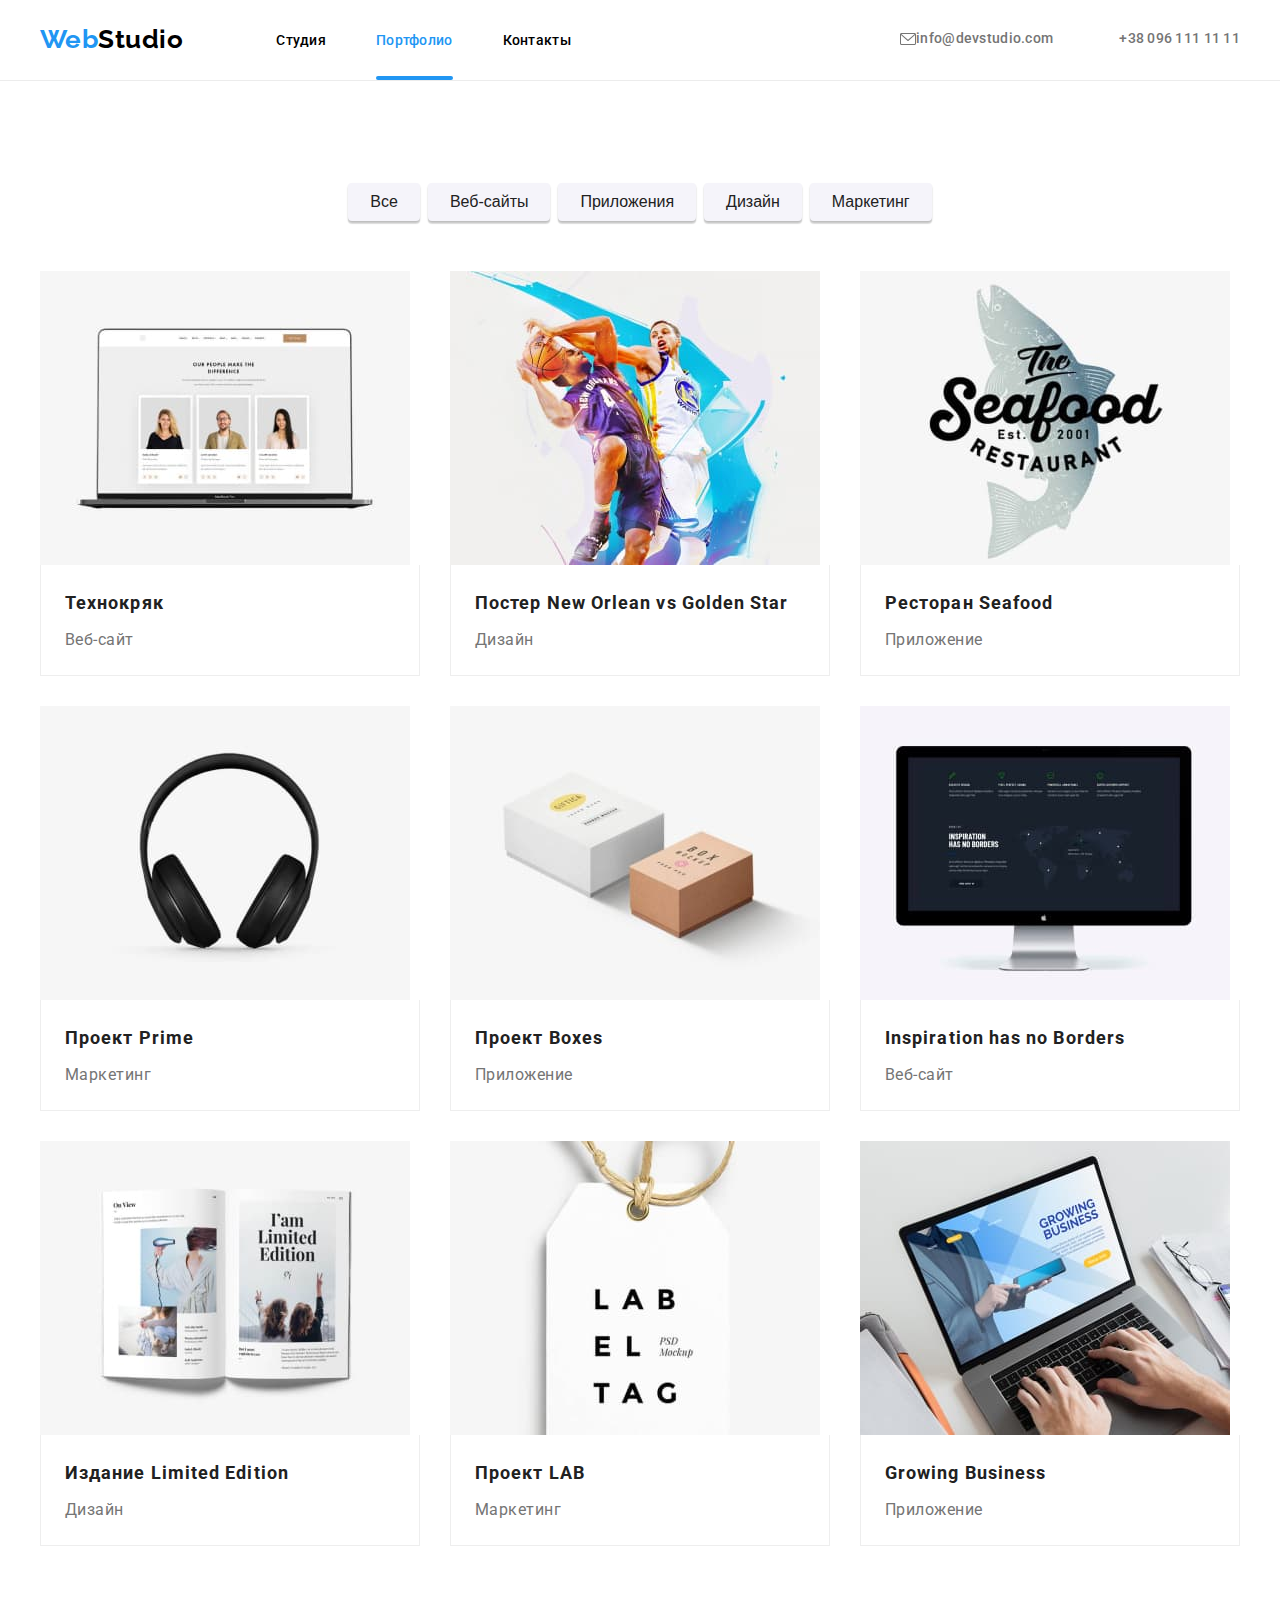
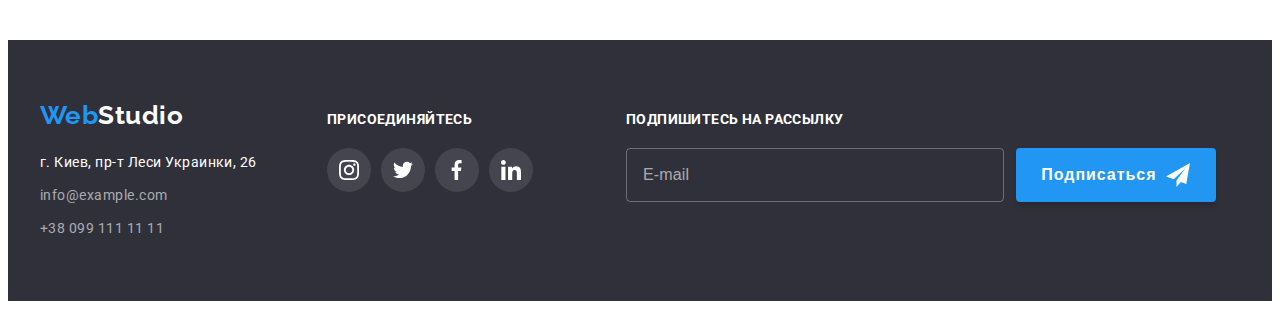
==== portfolio.html @ 407ef00e "Изменил имя класса" ====
<!DOCTYPE html>
<html lang="ru">

<head>
    <meta charset="UTF-8">
    <meta http-equiv="X-UA-Compatible" content="IE=edge">
    <meta name="viewport" content="width=device-width, initial-scale=1.0">
    <title>Document</title>
    <link rel="preconnect" href="https://fonts.googleapis.com">
    <link rel="preconnect" href="https://fonts.gstatic.com" crossorigin>
    <link
        href="https://fonts.googleapis.com/css2?family=Raleway:wght@700&family=Roboto:wght@400;500;700;900&display=swap"
        rel="stylesheet">
    <link rel="stylesheet" href="https://cdnjs.cloudflare.com/ajax/libs/modern-normalize/1.1.0/modern-normalize.min.css"
        integrity="sha512-wpPYUAdjBVSE4KJnH1VR1HeZfpl1ub8YT/NKx4PuQ5NmX2tKuGu6U/JRp5y+Y8XG2tV+wKQpNHVUX03MfMFn9Q=="
        crossorigin="anonymous" referrerpolicy="no-referrer" />
    <link rel="stylesheet" href="./css/styles.css">
</head>

<body>

    <!-- HEADER -->

    <header class="page-header">
        <div class="container header">
            <a href="./index.html" class="logo"><span class="logo-item">Web</span>Studio</a>
            <nav>
                <ul class="nav">
                    <li class="nav-item">
                        <a href="index.html" class="nav-link">Студия</a>
                    </li>
                    <li class="nav-item">
                        <a href="portfolio.html" class="nav-link current">Портфолио</a>
                    </li>
                    <li class="nav-item">
                        <a href="#contact" class="nav-link">Контакты</a>
                    </li>
                </ul>
            </nav>

            <ul class="contacts">
                <li class="contacts-item">
                    <a href="mailto:info@devstudio.com" class="contacts-link">
                        <svg class="contact-icon" width="16" height="16">
                            <use href="./images/icons.svg#envelope"></use>
                        </svg>
                        info@devstudio.com
                    </a>
                </li>
                <li class="contacts-item">
                    <a href="tel:+380961111111" class="contacts-link">
                        <svg class="contact-icon" width="16" height="16">
                            <use href="./images/icons.svg#phone"></use>
                        </svg>
                        +38 096 111 11 11
                    </a>
                </li>
            </ul>
        </div>
    </header>

    <main>
        <section class="portfolio">
            <div class="container">
                <h1 class="hidden-title">Галерея проектов</h1>
                <ul class="filter">
                    <li class="filter-item">
                        <button type="button" class="filter-btn">Все</button>
                    </li>
                    <li class="filter-item">
                        <button type="button" class="filter-btn">Веб-сайты</button>
                    </li>
                    <li class="filter-item">
                        <button type="button" class="filter-btn">Приложения</button>
                    </li>
                    <li class="filter-item">
                        <button type="button" class="filter-btn">Дизайн</button>
                    </li>
                    <li class="filter-item">
                        <button type="button" class="filter-btn">Маркетинг</button>
                    </li>
                </ul>
                <ul class="projects">
                    <li class="project-item">
                        <a href="">
                            <div class="project-thumb">
                                <img src="./images/techno.jpg" alt="ноутбук" width="370">
                                <p class="project-overlay">
                                    Технокряк это современная площадка распространения коронавируса. Компании используют эту платформу для цифрового
                                    шпионажа и атак на защищённые сервера конкурентов.
                                </p>
                            </div>
                            <div class="project-box">
                                <h2 class="project-title">Технокряк</h2>
                                <p class="project-text">Веб-сайт</p>
                            </div>
                        </a>
                    </li>
                    <li class="project-item">
                        <a href="">
                            <div class="project-thumb">
                                <img src="./images/neworlean.jpg" alt="Постер баскетбольной команды Нью Орлен" width="370">
                                <p class="project-overlay">
                                    Технокряк это современная площадка распространения коронавируса. Компании используют эту платформу для цифрового
                                    шпионажа и атак на защищённые сервера конкурентов.
                                </p>
                            </div>
                            <div class="project-box">
                                <h2 class="project-title">Постер New Orlean vs Golden Star</h2>
                                <p class="project-text">Дизайн</p>
                            </div>
                        </a>
                    </li>
                    <li class="project-item">
                        <a href="">
                            <div class="project-thumb">
                                <img src="./images/seafood.jpg" alt="Логотип ресторана Сеафуд" width="370">
                                <p class="project-overlay">
                                    Технокряк это современная площадка распространения коронавируса. Компании используют эту платформу для цифрового
                                    шпионажа и атак на защищённые сервера конкурентов.
                                </p>
                            </div>
                            <div class="project-box">
                                <h2 class="project-title">Ресторан Seafood</h2>
                                <p class="project-text">Приложение</p>
                            </div>
                        </a>
                    </li>
                    <li class="project-item">
                        <a href="">
                            <div class="project-thumb">
                                <img src="./images/prime.jpg" alt="Наушники" width="370">
                                <p class="project-overlay">
                                    Технокряк это современная площадка распространения коронавируса. Компании используют эту платформу для цифрового
                                    шпионажа и атак на защищённые сервера конкурентов.
                                </p>
                            </div>
                            <div class="project-box">
                                <h2 class="project-title">Проект Prime</h2>
                                <p class="project-text">Маркетинг</p>
                            </div>
                        </a>
                    </li>
                    <li class="project-item">
                        <a href="">
                            <div class="project-thumb">
                                <img src="./images/boxes.jpg" alt="Проект коробки" width="370">
                                <p class="project-overlay">
                                    Технокряк это современная площадка распространения коронавируса. Компании используют эту платформу для цифрового
                                    шпионажа и атак на защищённые сервера конкурентов.
                                </p>
                            </div>
                            <div class="project-box">
                                <h2 class="project-title">Проект Boxes</h2>
                                <p class="project-text">Приложение</p>
                            </div>
                        </a>
                    </li>
                    <li class="project-item">
                        <a href="">
                            <div class="project-thumb">
                                <img src="./images/borders.jpg" alt="Черный монитор" width="370">
                                <p class="project-overlay">
                                    Технокряк это современная площадка распространения коронавируса. Компании используют эту платформу для цифрового
                                    шпионажа и атак на защищённые сервера конкурентов.
                                </p>
                            </div>
                            <div class="project-box">
                                <h2 class="project-title">Inspiration has no Borders</h2>
                                <p class="project-text">Веб-сайт</p>
                            </div>
                        </a>
                    </li>
                    <li class="project-item">
                        <a href="">
                            <div class="project-thumb">
                                <img src="./images/edition.jpg" alt="Каталог товаров" width="370">
                                <p class="project-overlay">
                                    Технокряк это современная площадка распространения коронавируса. Компании используют эту платформу для цифрового
                                    шпионажа и атак на защищённые сервера конкурентов.
                                </p>
                            </div>
                            <div class="project-box">
                                <h2 class="project-title">Издание Limited Edition</h2>
                                <p class="project-text">Дизайн</p>
                            </div>
                        </a>
                    </li>
                    <li class="project-item">
                        <a href="">
                            <div class="project-thumb">
                                <img src="./images/lab.jpg" alt="Бумажная бирка" width="370">
                                <p class="project-overlay">
                                    Технокряк это современная площадка распространения коронавируса. Компании используют эту платформу для цифрового
                                    шпионажа и атак на защищённые сервера конкурентов.
                                </p>
                            </div>
                            <div class="project-box">
                                <h2 class="project-title">Проект LAB</h2>
                                <p class="project-text">Маркетинг</p>
                            </div>
                        </a>
                    </li>
                    <li class="project-item">
                        <a href="">
                            <div class="project-thumb">
                                <img src="./images/business.jpg" alt="Набор текста на ноутбуке" width="370">
                                <p class="project-overlay">
                                    Технокряк это современная площадка распространения коронавируса. Компании используют эту платформу для цифрового
                                    шпионажа и атак на защищённые сервера конкурентов.
                                </p>
                            </div>
                            <div class="project-box">
                                <h2 class="project-title">Growing Business</h2>
                                <p class="project-text">Приложение</p>
                            </div>
                        </a>
                    </li>
                </ul>
            </div>
        </section>
    </main>

    <!-- FOOTER -->

    <footer class="footer">
        <div class="container footer-box">
            <div class="footer-address">
                <a href="./index.html" class="logo-footer"><span class="logo-item">Web</span>Studio</a>
                <address id="contact">
                    <ul class="contact-list">
                        <li class="contact-item">
                            <a href="https://goo.gl/maps/MUDhVGZBAiDzLB5r7" target="_blank" rel="noreferrer noopener"
                                class="contact-address">г.
                                Киев,
                                пр-т Леси Украинки, 26
                            </a>
                        </li>
                        <li class="contact-item">
                            <a href="mailto:info@example.com" class="contact-link">info@example.com</a>
                        </li>
                        <li class="contact-item">
                            <a href="tel:+380991111111" class="contact-link">+38 099 111 11 11</a>
                        </li>
                    </ul>
                </address>
            </div>

            <div class="footer-links">
                <h3 class="footer-title">
                    присоединяйтесь
                </h3>
                <ul class="social">
                    <li class="social-item">
                        <a href="https://www.instagram.com/" target="_blank" rel="noreferrer noopener"
                            class="social-link footer-link">
                            <svg class="social-icon" width="20" height="20">
                                <use href="./images/icons.svg#instagram"></use>
                            </svg>
                        </a>
                    </li>
                    <li class="social-item">
                        <a href="https://twitter.com/" target="_blank" rel="noreferrer noopener"
                            class="social-link footer-link">
                            <svg class="social-icon" width="20" height="20">
                                <use href="./images/icons.svg#twitter"></use>
                            </svg>
                        </a>
                    </li>
                    <li class="social-item">
                        <a href="https://www.facebook.com/" target="_blank" rel="noreferrer noopener"
                            class="social-link footer-link">
                            <svg class="social-icon" width="20" height="20">
                                <use href="./images/icons.svg#facebook"></use>
                            </svg>
                        </a>
                    </li>
                    <li class="social-item">
                        <a href="https://www.linkedin.com/" target="_blank" rel="noreferrer noopener"
                            class="social-link footer-link">
                            <svg class="social-icon" width="20" height="20">
                                <use href="./images/icons.svg#linkedin"></use>
                            </svg>
                        </a>
                    </li>
                </ul>

            </div>
            <div class="subscribe">
                <h3 class="subscribe-title">Подпишитесь на рассылку</h3>
                <form class="subscribe-form">
                    <label class="subscribe-field">
                        <input type="email" class="subscribe-input" name="mail" placeholder="E-mail">
                    </label>
                    <button type="submit" class="main-btn subscribe-btn">
                        Подписаться
                        <svg class="subscribe-icon" width="24" height="24">
                            <use href="./images/icons.svg#send"></use>
                        </svg>
                    </button>
                </form>
            </div>
        </div>
    </footer>

    <!-- Fixed Header script -->

    <script>
        const { height: pageHeaderHeight } = document
            .querySelector(".page-header")
            .getBoundingClientRect();

        document.body.style.paddingTop = `${pageHeaderHeight}px`;
    </script>

</body>

</html>
---- css/styles.css ----
:root {
  --main-color: #212121;
  --accent-color: #2196f3;
  --text-color: #757575;
  --background-color: #2f303a;
  --title-color: #ffffff;
  --filter-color: #f5f4fa;
}

body {
  color: var (--main-color);
  background-color: var(--title-color);

  font-family: "Roboto", sans-serif;
  letter-spacing: 0.03em;
}

ul {
  list-style: none;
  padding: 0;
  margin: 0;
}

a {
  text-decoration: none;
  color: inherit;
}

h1,
h2,
h3,
h4,
h5,
p {
  margin: 0;
}

.container {
  width: 1200px;
  padding-right: 15px;
  padding-left: 15px;
  margin-left: auto;
  margin-right: auto;
}

section {
  padding-top: 94px;
  padding-bottom: 94px;
}

.hidden-title {
  display: none;
}

::placeholder {
  font-size: 14px;
  line-height: 1.14;
  letter-spacing: 0.01em;
  color: rgba(117, 117, 117, 0.5);
}

/* Button */

.main-btn {
  display: inline-block;
  min-width: 200px;
  min-height: 50px;
  padding: 10px 32px;

  box-shadow: 0px 4px 4px rgba(0, 0, 0, 0.15);
  border-radius: 4px;
  border: var(--accent-color);
  cursor: pointer;

  color: var(--title-color);
  background-color: var(--accent-color);
  font-weight: 700;
  font-size: 16px;
  line-height: 1.88;

  letter-spacing: 0.06em;

  transition: color 250ms cubic-bezier(0.4, 0, 0.2, 1),
    background-color 250ms cubic-bezier(0.4, 0, 0.2, 1);
}

.main-btn:hover,
.main-btn:focus {
  color: var(--accent-color);
  background-color: var(--title-color);
}

/* HEADER */

header {
  border-bottom: 1px solid #ececec;
  position: fixed;
  width: 100%;
  top: 0;
  left: 0;
  min-height: 80px;
  background-color: var(--title-color);
  z-index: 1;
}

.header {
  display: flex;
  align-items: center;
  padding-top: 24px;
  padding-bottom: 25px;
}

.logo {
  margin-right: 93px;
  color: #000000;
  font-family: "Raleway", sans-serif;
  font-style: normal;
  font-weight: 700;
  font-size: 26px;
  line-height: 1.19;
}

.logo-item {
  color: var(--accent-color);
}

/* NAVIGATION */

.nav {
  display: flex;
}

.nav-item:not(:last-child) {
  margin-right: 50px;
}

.contacts {
  display: flex;
  margin-left: auto;
}

.contacts-item:not(:last-child) {
  margin-right: 50px;
}

.nav-link {
  position: relative;
  font-weight: 500;
  font-size: 14px;
  line-height: 1.14;
  letter-spacing: 0.02em;

  padding-top: 32px;
  padding-bottom: 32px;

  color: var (--main-color);

  transition: color 250ms cubic-bezier(0.4, 0, 0.2, 1);
}

.nav-link:hover,
.nav-link:focus {
  color: var(--accent-color);
}

.current {
  color: var(--accent-color);
}

.current::after {
  content: "";
  position: absolute;
  left: 0;
  bottom: 0;

  width: 100%;
  height: 4px;
  border-radius: 2px;
  background: var(--accent-color);
}

.contacts-link {
  display: flex;
  font-weight: 500;
  font-size: 14px;
  line-height: 1.14;
  letter-spacing: 0.02em;

  color: var(--text-color);
  fill: var(--text-color);

  transition: color 250ms cubic-bezier(0.4, 0, 0.2, 1),
    fill 250ms cubic-bezier(0.4, 0, 0.2, 1);
}

.contacts-link:hover,
.contacts-link:focus {
  color: var(--accent-color);
  fill: var(--accent-color);
}

.contacts-icon {
  margin-right: 10px;
}

/* HERO */

.hero {
  padding-top: 200px;
  padding-bottom: 200px;
  text-align: center;
  background-color: var(--background-color);
}

.main-background {
  max-width: 1600px;
  max-height: 600px;
  margin-left: auto;
  margin-right: auto;
  background: #c4c4c4;

  background-repeat: no-repeat;
  background-position: center;
  background-size: cover;
  background-image: linear-gradient(
      to right,
      rgba(47, 48, 58, 0.4),
      rgba(47, 48, 58, 0.4)
    ),
    url("../images/hero.jpg");
}

.hero-title {
  font-weight: 900;
  font-size: 44px;
  line-height: 1.36;
  margin-bottom: 30px;

  text-align: center;
  letter-spacing: 0.06em;
  text-transform: uppercase;

  color: var(--title-color);
}

/* MODAL */

.backdrop {
  position: fixed;
  top: 0;
  left: 0;
  width: 100%;
  height: 100%;
  background-color: rgba(0, 0, 0, 0.2);

  opacity: 1;
  transition: opacity 250ms cubic-bezier(0.4, 0, 0.2, 1);
  z-index: 2;
}

.backdrop.is-hidden {
  opacity: 0;
  pointer-events: none;
  visibility: hidden;
}

.modal {
  position: absolute;
  top: 50%;
  left: 50%;
  transform: translate(-50%, -50%);
  min-width: 528px;
  min-height: 581px;
  padding: 40px;

  background: var(--title-color);
  box-shadow: 0px 1px 3px rgba(0, 0, 0, 0.12), 0px 1px 1px rgba(0, 0, 0, 0.14),
    0px 2px 1px rgba(0, 0, 0, 0.2);
  border-radius: 4px;
  z-index: 2;
}

.modal-btn {
  position: absolute;
  top: 8px;
  right: 8px;
  border: none;
  padding: 0;
  background: transparent;
  cursor: pointer;

  fill: var(--main-color);

  transition: fill 250ms cubic-bezier(0.4, 0, 0.2, 1);
}

.modal-btn:hover,
.modal-btn:focus {
  fill: var(--accent-color);
}

.modal-title {
  font-weight: 700;
  font-size: 20px;
  line-height: 1.15;
  text-align: center;
  margin-bottom: 30px;
  columns: var(--main-color);
}

.form {
  width: 100%;
  margin: 0;
}

.form-label {
  position: relative;
  display: flex;
  width: 100%;
  margin-bottom: 28px;
}

.form-comment {
  margin-bottom: 20px;
}

.form-text {
  position: absolute;
  left: 0;
  top: -16px;
  font-size: 12px;
  line-height: 1.17;
  letter-spacing: 0.01em;
  color: var(--text-color);
}

.form-item {
  position: absolute;
  left: 12px;
  transform: translateY(50%);
  width: 18px;
  height: 18px;
  fill: var(--main-color);

  transition: fill 250ms cubic-bezier(0.4, 0, 0.2, 1);
}

.form-label:focus-within > .form-item {
  fill: var(--accent-color);
}

.form-input {
  width: 100%;
  height: 40px;
  padding-left: 42px;
  padding-top: 0;
  padding-right: 0;
  padding-bottom: 0;

  outline: none;
  border: 1px solid;
  border-color: rgba(33, 33, 33, 0.2);
  border-radius: 4px;
  cursor: pointer;

  transition: border-color 250ms cubic-bezier(0.4, 0, 0.2, 1);
}

textarea {
  resize: none;
  width: 100%;
  height: 120px;
  padding: 12px 16px;
  outline: none;
  border: 1px solid rgba(33, 33, 33, 0.2);
  border-radius: 4px;
  cursor: pointer;

  transition: border 250ms cubic-bezier(0.4, 0, 0.2, 1);
}

.form-label:hover .form-input,
.form-label:hover .form-item,
.form-input:focus,
textarea:hover,
textarea:focus {
  border-color: var(--accent-color);
  fill: var(--accent-color);
}

.checkbox {
  display: flex;
  align-items: center;
  justify-content: center;
  margin-bottom: 30px;
}

.checkbox-input {
  position: absolute;
  left: 0;
  appearance: none;
}

.checkbox-item {
  display: flex;
  justify-content: center;
  align-items: center;
  width: 16px;
  height: 15px;
  margin-right: 8px;
  cursor: pointer;
  border: solid 2px var(--main-color);
  border-radius: 2px;
}

.checkbox-input:checked + .checkbox-item {
  background-color: var(--accent-color);
  border-color: var(--accent-color);
  background-origin: border-box;

  transition: background-color 250ms cubic-bezier(0.4, 0, 0.2, 1);
}

.checkbox-agreement {
  font-size: 14px;
  line-height: 1.71;
  color: var(--text-color);
}

.checkbox-link {
  position: relative;
  color: var(--accent-color);
}

.checkbox-link::after {
  content: "";
  position: absolute;
  left: 0;
  bottom: 1px;

  width: 100%;
  height: 1px;
  background: var(--accent-color);
}

/* SKILLS */

.skills-list {
  display: flex;
}

.skills-item {
  width: calc((100%-90px) / 4);
}

.skillls-box {
  display: flex;
  justify-content: center;
  align-items: center;
  height: 120px;
  margin-bottom: 30px;
  border-radius: 4px;
  background-color: var(--filter-color);
}

.skills-icon {
  width: 70px;
  height: 70px;
}

.skills-item:not(:last-child) {
  margin-right: 30px;
}

.skills-title {
  font-weight: 700;
  font-size: 14px;
  line-height: 1.14;
  margin-bottom: 10px;

  text-transform: uppercase;

  color: var(--main-color);
}

.skills-text {
  font-size: 14px;
  line-height: 1.71;

  color: var(--text-color);
}

/* WORKS */

.work {
  padding-top: 0;
}

.work-title,
.team-title,
.client-title {
  margin-bottom: 50px;
  font-weight: 700;
  font-size: 36px;
  line-height: 1.16;
  text-align: center;

  color: var(--main-color);
}

.work-list {
  display: flex;
}

.work-list img {
  display: block;
}

.work-item {
  position: relative;
  z-index: 0;
}

.work-item:not(:last-child) {
  margin-right: 30px;
}

.work-box {
  position: absolute;
  left: 0;
  bottom: 0;
  width: 100%;
  height: 70px;
  padding-top: 27px;
  padding-bottom: 27px;
  background: rgba(47, 48, 58, 0.8);
}

.work-text {
  font-weight: 700;
  font-size: 14px;
  line-height: 1.14;
  text-align: center;

  text-transform: uppercase;
  color: var(--title-color);
}

/* TEAM */

.team {
  background-color: var(--filter-color);
}

.team-list {
  display: flex;
}

.team-item {
  padding-bottom: 30px;
  box-shadow: 0px 1px 3px rgba(0, 0, 0, 0.12), 0px 1px 1px rgba(0, 0, 0, 0.14),
    0px 2px 1px rgba(0, 0, 0, 0.2);
  border-radius: 0px 0px 4px 4px;
  background: var(--title-color);
}

.team-item:not(:last-child) {
  margin-right: 30px;
}

.team-name {
  margin-top: 30px;
  font-weight: 500;
  font-size: 16px;
  line-height: 1.19;

  text-align: center;

  color: var(--main-color);
}

.team-position {
  margin-top: 10px;
  margin-bottom: 16px;
  font-size: 16px;
  line-height: 1.19;

  text-align: center;

  color: var(--text-color);
}

.social {
  display: flex;
  justify-content: center;
}

.social-item:not(:last-child) {
  margin-right: 10px;
}

.social-link {
  display: flex;
  align-items: center;
  justify-content: center;
  width: 44px;
  height: 44px;
  border-radius: 50%;
  fill: #afb1b8;
  background: rgba(255, 255, 255, 0.1);

  transition: fill 250ms cubic-bezier(0.4, 0, 0.2, 1),
    background-color 250ms cubic-bezier(0.4, 0, 0.2, 1);
}

.social-link:hover,
.social-link:focus {
  background: var(--accent-color);
  fill: var(--filter-color);
}

/* CLIENTS */

.client-list {
  display: flex;
  justify-content: center;
}

.client-item:not(:last-child) {
  margin-right: 30px;
}

.client-link {
  display: flex;
  align-items: center;
  justify-content: center;
  width: 170px;
  height: 92px;

  fill: #afb1b8;
  border: 1px solid #afb1b8;
  border-radius: 4px;

  transition: fill 250ms cubic-bezier(0.4, 0, 0.2, 1),
    border-color 250ms cubic-bezier(0.4, 0, 0.2, 1);
}

.client-link:hover,
.client-link:focus {
  border-color: var(--accent-color);
  fill: var(--accent-color);
}

/* FOOTER */

.footer {
  padding-top: 60px;
  padding-bottom: 60px;
  color: var(--title-color);
  background-color: var(--background-color);
}

.logo-footer {
  color: var(--title-color);
  font-family: "Raleway", sans-serif;
  font-style: normal;
  font-weight: 700;
  font-size: 26px;
  line-height: 1.19;
}

.contact-list {
  margin-top: 20px;
  font-style: normal;
  font-size: 14px;
  line-height: 1.71;
}

.contact-item:not(:last-child) {
  margin-bottom: 9px;
}

.contact-address {
  color: var(--title-color);

  transition: color 250ms cubic-bezier(0.4, 0, 0.2, 1);
}

.contact-address:hover,
.contact-address:focus {
  color: var(--accent-color);
}

.contact-link {
  color: rgba(255, 255, 255, 0.6);

  transition: color 250ms cubic-bezier(0.4, 0, 0.2, 1);
}

.contact-link:hover,
.contact-link:focus {
  color: var(--accent-color);
}

.footer-box {
  display: flex;
  align-items: baseline;
}

.footer-links {
  margin-left: 70px;
}

.footer-title,
.subscribe-title {
  font-weight: 700;
  font-size: 14px;
  line-height: 1.14;
  letter-spacing: 0.03em;
  text-transform: uppercase;
  margin-bottom: 20px;
  color: var(--title-color);
}

.footer-link {
  fill: var(--title-color);
}

/* SUBSCRIBE */

.subscribe {
  margin-left: 93px;
}

.subscribe-form {
  display: flex;
}

.subscribe-field {
  margin-right: 12px;
}

.subscribe-input {
  width: 358px;
  height: 50px;
  padding-left: 16px;

  color: var(--title-color);
  background: transparent;

  outline: none;
  border: 1px solid;
  border-color: rgba(255, 255, 255, 0.3);
  border-radius: 4px;
}

.subscribe-input::placeholder {
  font-size: 16px;
  line-height: 1.25;

  color: rgba(255, 255, 255, 0.6);
}

.subscribe-btn {
  display: flex;
  align-items: center;
  justify-content: center;
  padding: 0;
  fill: var(--title-color);
}

.subscribe-btn:hover {
  fill: var(--accent-color);
}

.subscribe-icon {
  margin-left: 10px;
  transition: fill 250ms cubic-bezier(0.4, 0, 0.2, 1);
}

/* PORTFOLIO */

.filter {
  display: flex;
  justify-content: center;
  margin-bottom: 50px;
}

.filter-item:not(:last-child) {
  margin-right: 8px;
}

.filter-btn {
  font-weight: 500;
  font-size: 16px;
  line-height: 1.62;
  padding: 6px 22px;
  text-align: center;
  cursor: pointer;

  color: var(--main-color);

  background: var(--filter-color);
  border-radius: 4px;
  border: transparent;
  box-shadow: 0px 3px 1px rgba(0, 0, 0, 0.1), 0px 1px 2px rgba(0, 0, 0, 0.08),
    0px 2px 2px rgba(0, 0, 0, 0.12);

  transition: color 250ms cubic-bezier(0.4, 0, 0.2, 1),
    background-color 250ms cubic-bezier(0.4, 0, 0.2, 1);
}

.filter-btn:hover,
.filter-btn:focus {
  color: var(--title-color);
  background-color: var(--accent-color);
}

.projects {
  display: flex;
  flex-wrap: wrap;
}

.project-item {
  width: calc((100% - 60px) / 3);
  margin-right: 30px;
  margin-bottom: 30px;

  background: var(--title-color);

  transition: box-shadow 250ms cubic-bezier(0.4, 0, 0.2, 1);
}

.project-item:hover,
.project-item:focus {
  box-shadow: 0px 1px 1px rgba(0, 0, 0, 0.12), 0px 4px 4px rgba(0, 0, 0, 0.06),
    1px 4px 6px rgba(0, 0, 0, 0.16);
}

.project-item:nth-child(3n) {
  margin-right: 0;
}

.project-item:nth-last-child(-n + 3) {
  margin-bottom: 0;
}

.project-item img {
  display: block;
}

.project-thumb {
  position: relative;
  overflow: hidden;
}

.project-overlay {
  position: absolute;
  bottom: 0;
  left: 0;
  width: 100%;

  font-size: 18px;
  line-height: 1.56;
  padding: 63px 24px;

  color: var(--title-color);
  background-color: var(--accent-color);

  transform: translateY(100%);
  transition: transform 250ms cubic-bezier(0.4, 0, 0.2, 1);
}

.project-item:hover .project-overlay {
  transform: translateY(0);
}

.project-box {
  padding: 20px 24px;
  border-right: 1px solid #eeeeee;
  border-left: 1px solid #eeeeee;
  border-bottom: 1px solid #eeeeee;
}

.project-title {
  font-weight: 700;
  font-size: 18px;
  line-height: 2;

  letter-spacing: 0.06em;

  color: var(--main-color);
}

.project-text {
  font-size: 16px;
  line-height: 1.88;
  margin-top: 4px;

  color: var(--text-color);
}
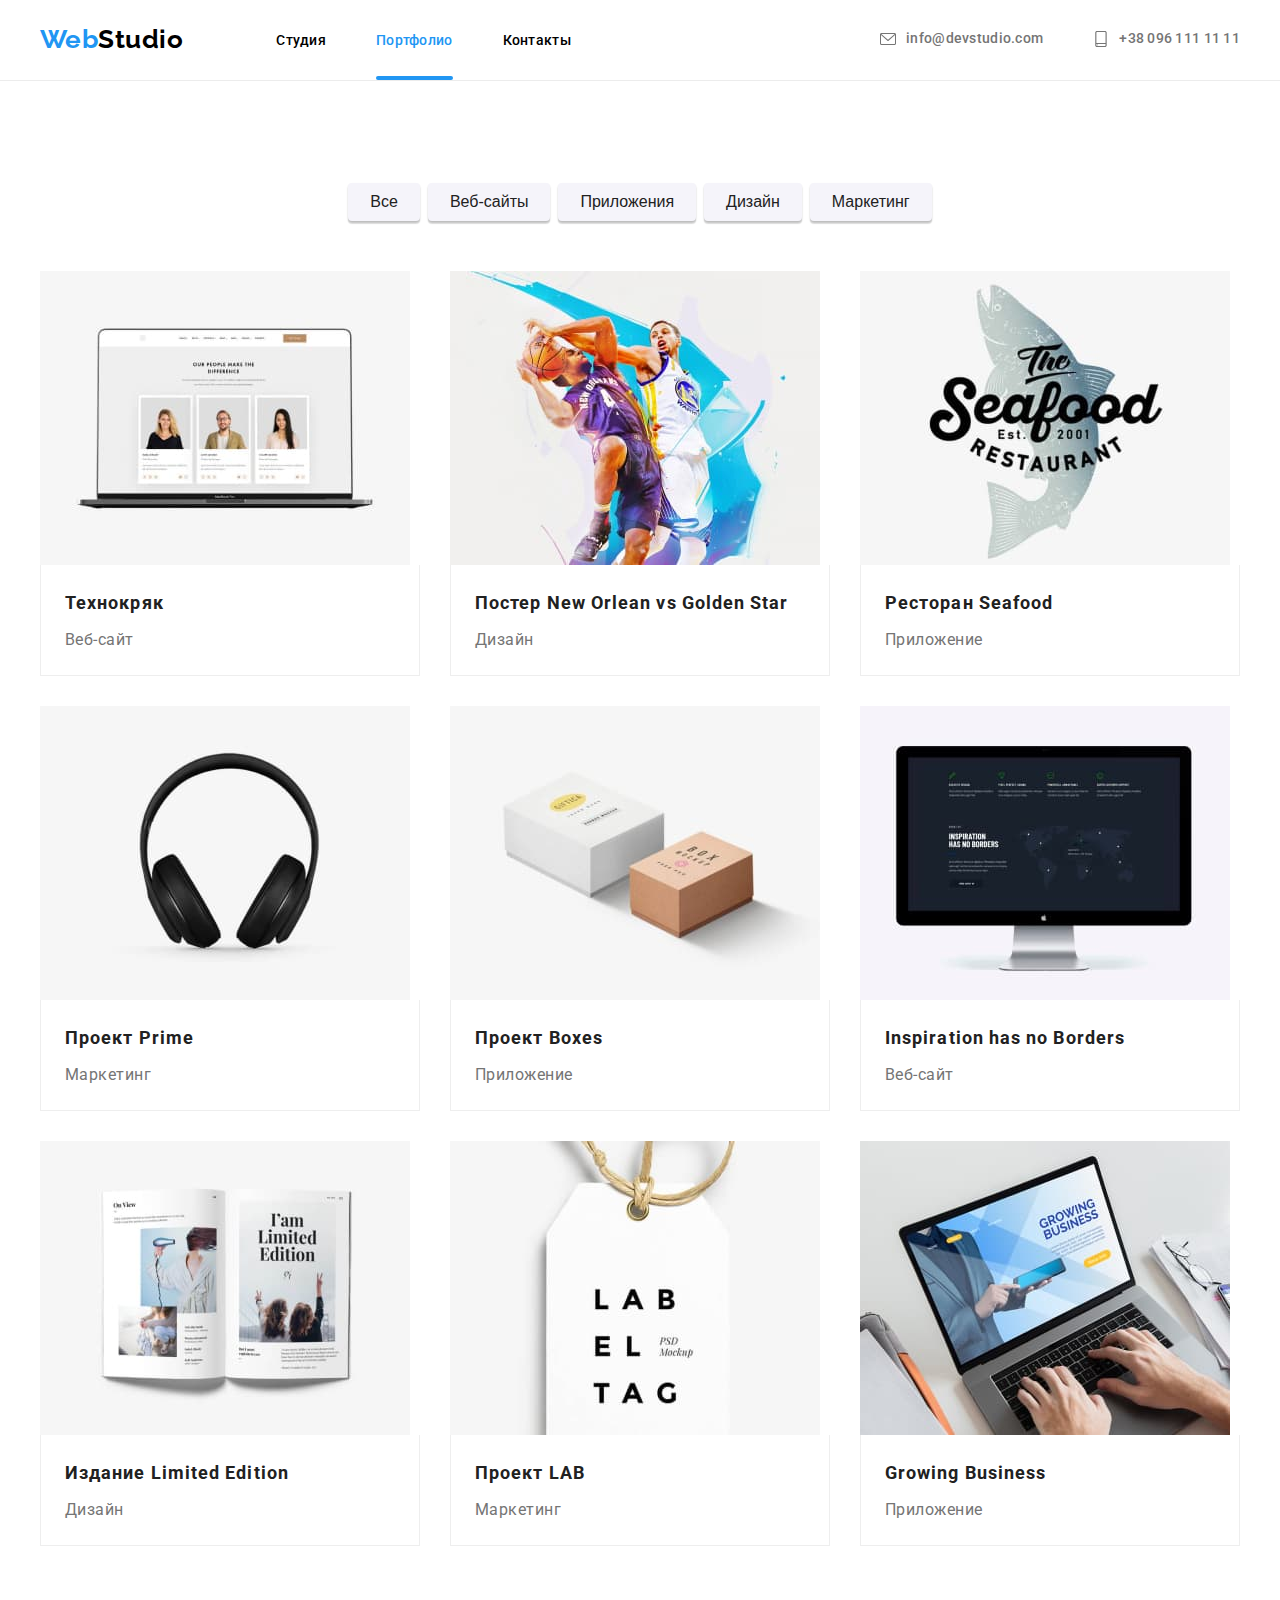
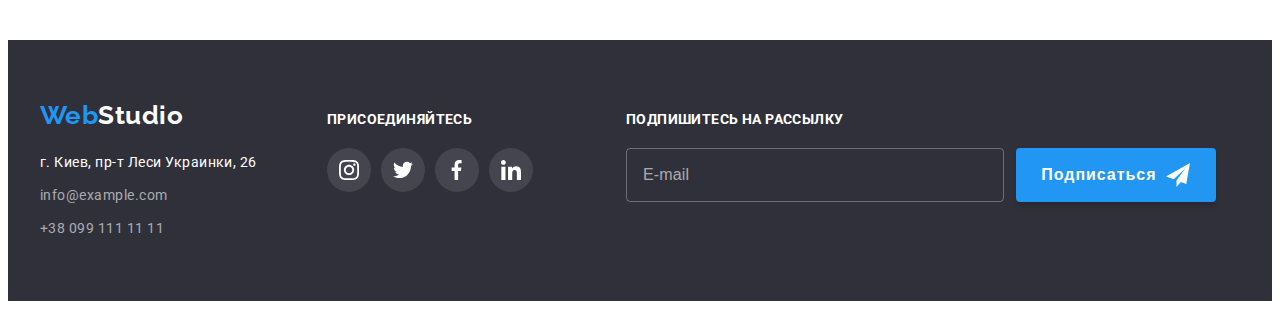
==== commit d0877d64: "Закончил  правки перед БЭМ" ====
--- a/portfolio.html
+++ b/portfolio.html
@@ -41,7 +41,7 @@
             <ul class="contacts">
                 <li class="contacts-item">
                     <a href="mailto:info@devstudio.com" class="contacts-link">
-                        <svg class="contact-icon" width="16" height="16">
+                        <svg class="contacts-icon" width="16" height="16">
                             <use href="./images/icons.svg#envelope"></use>
                         </svg>
                         info@devstudio.com
@@ -49,8 +49,8 @@
                 </li>
                 <li class="contacts-item">
                     <a href="tel:+380961111111" class="contacts-link">
-                        <svg class="contact-icon" width="16" height="16">
-                            <use href="./images/icons.svg#phone"></use>
+                        <svg class="contacts-icon" width="16" height="16">
+                            <use href="./images/icons.svg#smartphone"></use>
                         </svg>
                         +38 096 111 11 11
                     </a>
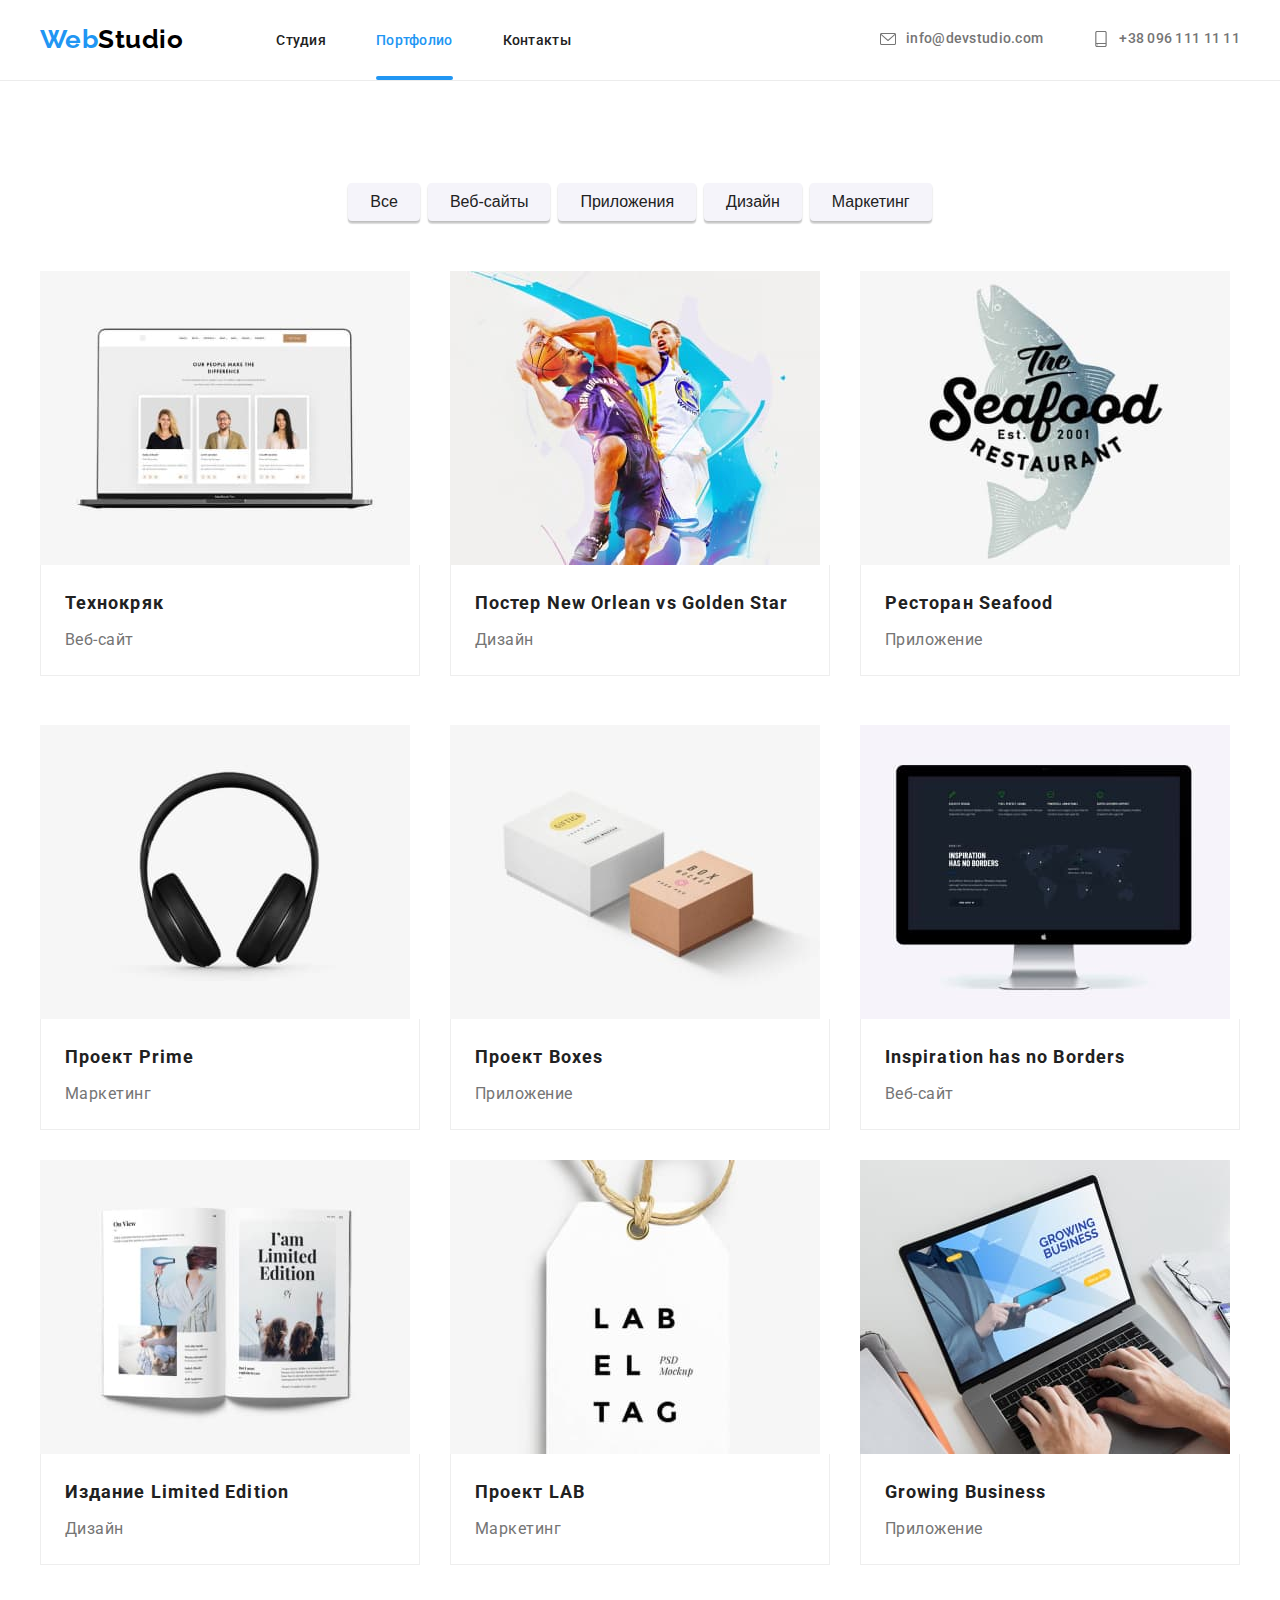
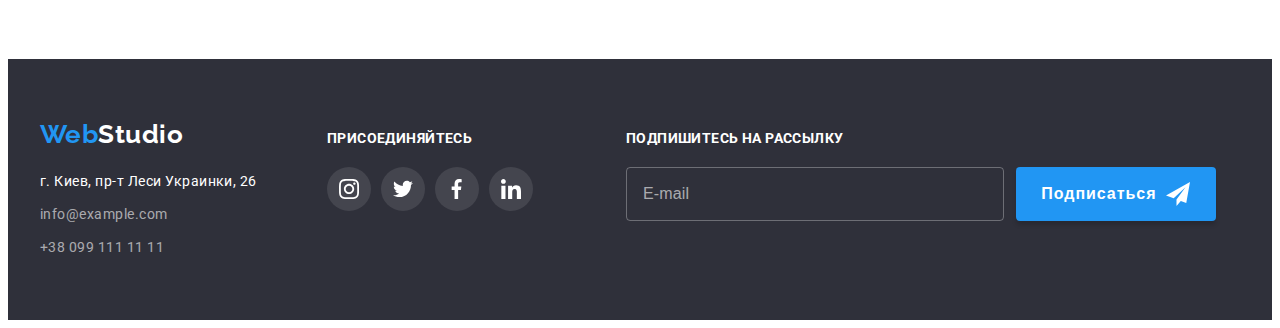
==== commit 75f6138a: "1" ====
--- a/portfolio.html
+++ b/portfolio.html
@@ -25,21 +25,21 @@
         <div class="container header">
             <a href="./index.html" class="logo"><span class="logo-item">Web</span>Studio</a>
             <nav>
-                <ul class="nav">
-                    <li class="nav-item">
+                <ul class="navigation">
+                    <li class="nav">
                         <a href="index.html" class="nav-link">Студия</a>
                     </li>
-                    <li class="nav-item">
+                    <li class="nav">
                         <a href="portfolio.html" class="nav-link current">Портфолио</a>
                     </li>
-                    <li class="nav-item">
+                    <li class="nav">
                         <a href="#contact" class="nav-link">Контакты</a>
                     </li>
                 </ul>
             </nav>
 
-            <ul class="contacts">
-                <li class="contacts-item">
+            <ul class="contacts-list">
+                <li class="contacts">
                     <a href="mailto:info@devstudio.com" class="contacts-link">
                         <svg class="contacts-icon" width="16" height="16">
                             <use href="./images/icons.svg#envelope"></use>
@@ -47,7 +47,7 @@
                         info@devstudio.com
                     </a>
                 </li>
-                <li class="contacts-item">
+                <li class="contacts">
                     <a href="tel:+380961111111" class="contacts-link">
                         <svg class="contacts-icon" width="16" height="16">
                             <use href="./images/icons.svg#smartphone"></use>
@@ -80,9 +80,9 @@
                         <button type="button" class="filter-btn">Маркетинг</button>
                     </li>
                 </ul>
-                <ul class="projects">
-                    <li class="project-item">
-                        <a href="">
+                <ul class="project-list">
+                    <li class="project">
+                        <a href="" class="project">
                             <div class="project-thumb">
                                 <img src="./images/techno.jpg" alt="ноутбук" width="370">
                                 <p class="project-overlay">
@@ -96,7 +96,7 @@
                             </div>
                         </a>
                     </li>
-                    <li class="project-item">
+                    <li class="project">
                         <a href="">
                             <div class="project-thumb">
                                 <img src="./images/neworlean.jpg" alt="Постер баскетбольной команды Нью Орлен" width="370">
@@ -111,7 +111,7 @@
                             </div>
                         </a>
                     </li>
-                    <li class="project-item">
+                    <li class="project">
                         <a href="">
                             <div class="project-thumb">
                                 <img src="./images/seafood.jpg" alt="Логотип ресторана Сеафуд" width="370">
@@ -126,7 +126,7 @@
                             </div>
                         </a>
                     </li>
-                    <li class="project-item">
+                    <li class="project">
                         <a href="">
                             <div class="project-thumb">
                                 <img src="./images/prime.jpg" alt="Наушники" width="370">
@@ -141,7 +141,7 @@
                             </div>
                         </a>
                     </li>
-                    <li class="project-item">
+                    <li class="project">
                         <a href="">
                             <div class="project-thumb">
                                 <img src="./images/boxes.jpg" alt="Проект коробки" width="370">
@@ -156,7 +156,7 @@
                             </div>
                         </a>
                     </li>
-                    <li class="project-item">
+                    <li class="project">
                         <a href="">
                             <div class="project-thumb">
                                 <img src="./images/borders.jpg" alt="Черный монитор" width="370">
@@ -171,7 +171,7 @@
                             </div>
                         </a>
                     </li>
-                    <li class="project-item">
+                    <li class="project">
                         <a href="">
                             <div class="project-thumb">
                                 <img src="./images/edition.jpg" alt="Каталог товаров" width="370">
@@ -186,7 +186,7 @@
                             </div>
                         </a>
                     </li>
-                    <li class="project-item">
+                    <li class="project">
                         <a href="">
                             <div class="project-thumb">
                                 <img src="./images/lab.jpg" alt="Бумажная бирка" width="370">
@@ -201,7 +201,7 @@
                             </div>
                         </a>
                     </li>
-                    <li class="project-item">
+                    <li class="project">
                         <a href="">
                             <div class="project-thumb">
                                 <img src="./images/business.jpg" alt="Набор текста на ноутбуке" width="370">
@@ -226,7 +226,7 @@
     <footer class="footer">
         <div class="container footer-box">
             <div class="footer-address">
-                <a href="./index.html" class="logo-footer"><span class="logo-item">Web</span>Studio</a>
+                <a href="./index.html" class="logo logo-footer"><span class="logo-item">Web</span>Studio</a>
                 <address id="contact">
                     <ul class="contact-list">
                         <li class="contact-item">
@@ -246,39 +246,35 @@
                 </address>
             </div>
 
-            <div class="footer-links">
+            <div class="community">
                 <h3 class="footer-title">
                     присоединяйтесь
                 </h3>
-                <ul class="social">
-                    <li class="social-item">
-                        <a href="https://www.instagram.com/" target="_blank" rel="noreferrer noopener"
-                            class="social-link footer-link">
-                            <svg class="social-icon" width="20" height="20">
+                <ul class="social-networks">
+                    <li class="network">
+                        <a href="https://www.instagram.com/" target="_blank" rel="noreferrer noopener" class="network-link footer-link">
+                            <svg class="network-icon" width="20" height="20">
                                 <use href="./images/icons.svg#instagram"></use>
                             </svg>
                         </a>
                     </li>
-                    <li class="social-item">
-                        <a href="https://twitter.com/" target="_blank" rel="noreferrer noopener"
-                            class="social-link footer-link">
-                            <svg class="social-icon" width="20" height="20">
+                    <li class="network">
+                        <a href="https://twitter.com/" target="_blank" rel="noreferrer noopener" class="network-link footer-link">
+                            <svg class="network-icon" width="20" height="20">
                                 <use href="./images/icons.svg#twitter"></use>
                             </svg>
                         </a>
                     </li>
-                    <li class="social-item">
-                        <a href="https://www.facebook.com/" target="_blank" rel="noreferrer noopener"
-                            class="social-link footer-link">
-                            <svg class="social-icon" width="20" height="20">
+                    <li class="network">
+                        <a href="https://www.facebook.com/" target="_blank" rel="noreferrer noopener" class="network-link footer-link">
+                            <svg class="network-icon" width="20" height="20">
                                 <use href="./images/icons.svg#facebook"></use>
                             </svg>
                         </a>
                     </li>
-                    <li class="social-item">
-                        <a href="https://www.linkedin.com/" target="_blank" rel="noreferrer noopener"
-                            class="social-link footer-link">
-                            <svg class="social-icon" width="20" height="20">
+                    <li class="network">
+                        <a href="https://www.linkedin.com/" target="_blank" rel="noreferrer noopener" class="network-link footer-link">
+                            <svg class="network-icon" width="20" height="20">
                                 <use href="./images/icons.svg#linkedin"></use>
                             </svg>
                         </a>
--- a/css/styles.css
+++ b/css/styles.css
@@ -8,7 +8,7 @@
 }
 
 body {
-  color: var (--main-color);
+  color: var(--main-color);
   background-color: var(--title-color);
 
   font-family: "Roboto", sans-serif;
@@ -59,56 +59,7 @@
   color: rgba(117, 117, 117, 0.5);
 }
 
-/* Button */
-
-.main-btn {
-  display: inline-block;
-  min-width: 200px;
-  min-height: 50px;
-  padding: 10px 32px;
-
-  box-shadow: 0px 4px 4px rgba(0, 0, 0, 0.15);
-  border-radius: 4px;
-  border: var(--accent-color);
-  cursor: pointer;
-
-  color: var(--title-color);
-  background-color: var(--accent-color);
-  font-weight: 700;
-  font-size: 16px;
-  line-height: 1.88;
-
-  letter-spacing: 0.06em;
-
-  transition: color 250ms cubic-bezier(0.4, 0, 0.2, 1),
-    background-color 250ms cubic-bezier(0.4, 0, 0.2, 1);
-}
-
-.main-btn:hover,
-.main-btn:focus {
-  color: var(--accent-color);
-  background-color: var(--title-color);
-}
-
-/* HEADER */
-
-header {
-  border-bottom: 1px solid #ececec;
-  position: fixed;
-  width: 100%;
-  top: 0;
-  left: 0;
-  min-height: 80px;
-  background-color: var(--title-color);
-  z-index: 1;
-}
-
-.header {
-  display: flex;
-  align-items: center;
-  padding-top: 24px;
-  padding-bottom: 25px;
-}
+/* LOGO */
 
 .logo {
   margin-right: 93px;
@@ -120,26 +71,73 @@
   line-height: 1.19;
 }
 
+.logo-footer {
+  margin: 0;
+  color: var(--title-color);
+}
+
 .logo-item {
   color: var(--accent-color);
 }
 
+/* Button */
+
+.main-btn {
+  display: inline-block;
+  min-width: 200px;
+  min-height: 50px;
+  padding: 10px 32px;
+
+  box-shadow: 0px 4px 4px rgba(0, 0, 0, 0.15);
+  border-radius: 4px;
+  border: var(--accent-color);
+  cursor: pointer;
+
+  color: var(--title-color);
+  background-color: var(--accent-color);
+  font-weight: 700;
+  font-size: 16px;
+  line-height: 1.88;
+
+  letter-spacing: 0.06em;
+
+  transition: color 250ms cubic-bezier(0.4, 0, 0.2, 1),
+    background-color 250ms cubic-bezier(0.4, 0, 0.2, 1);
+}
+
+.main-btn:hover,
+.main-btn:focus {
+  color: var(--accent-color);
+  background-color: var(--title-color);
+}
+
+/* HEADER */
+
+header {
+  border-bottom: 1px solid #ececec;
+  position: fixed;
+  width: 100%;
+  top: 0;
+  left: 0;
+  min-height: 80px;
+  background-color: var(--title-color);
+  z-index: 1;
+}
+
+.header {
+  display: flex;
+  align-items: center;
+  padding-top: 24px;
+  padding-bottom: 25px;
+}
+
 /* NAVIGATION */
 
-.nav {
-  display: flex;
-}
-
-.nav-item:not(:last-child) {
-  margin-right: 50px;
-}
-
-.contacts {
-  display: flex;
-  margin-left: auto;
-}
-
-.contacts-item:not(:last-child) {
+.navigation {
+  display: flex;
+}
+
+.nav:not(:last-child) {
   margin-right: 50px;
 }
 
@@ -177,6 +175,15 @@
   height: 4px;
   border-radius: 2px;
   background: var(--accent-color);
+}
+
+.contacts-list {
+  display: flex;
+  margin-left: auto;
+}
+
+.contacts:not(:last-child) {
+  margin-right: 50px;
 }
 
 .contacts-link {
@@ -313,18 +320,14 @@
   margin: 0;
 }
 
-.form-label {
+.label {
   position: relative;
   display: flex;
   width: 100%;
   margin-bottom: 28px;
 }
 
-.form-comment {
-  margin-bottom: 20px;
-}
-
-.form-text {
+.label-text {
   position: absolute;
   left: 0;
   top: -16px;
@@ -334,7 +337,7 @@
   color: var(--text-color);
 }
 
-.form-item {
+.label-item {
   position: absolute;
   left: 12px;
   transform: translateY(50%);
@@ -345,11 +348,11 @@
   transition: fill 250ms cubic-bezier(0.4, 0, 0.2, 1);
 }
 
-.form-label:focus-within > .form-item {
+.label:focus-within > .label-item {
   fill: var(--accent-color);
 }
 
-.form-input {
+.label-input {
   width: 100%;
   height: 40px;
   padding-left: 42px;
@@ -364,6 +367,10 @@
   cursor: pointer;
 
   transition: border-color 250ms cubic-bezier(0.4, 0, 0.2, 1);
+}
+
+.label-comment {
+  margin-bottom: 20px;
 }
 
 textarea {
@@ -379,9 +386,9 @@
   transition: border 250ms cubic-bezier(0.4, 0, 0.2, 1);
 }
 
-.form-label:hover .form-input,
-.form-label:hover .form-item,
-.form-input:focus,
+.label:hover .label-input,
+.label:hover .label-item,
+.label-input:focus,
 textarea:hover,
 textarea:focus {
   border-color: var(--accent-color);
@@ -449,7 +456,7 @@
   display: flex;
 }
 
-.skills-item {
+.skills {
   width: calc((100%-90px) / 4);
 }
 
@@ -463,12 +470,7 @@
   background-color: var(--filter-color);
 }
 
-.skills-icon {
-  width: 70px;
-  height: 70px;
-}
-
-.skills-item:not(:last-child) {
+.skills:not(:last-child) {
   margin-right: 30px;
 }
 
@@ -590,16 +592,18 @@
   color: var(--text-color);
 }
 
-.social {
+/* SOCIAL NETWORKS */
+
+.social-networks {
   display: flex;
   justify-content: center;
 }
 
-.social-item:not(:last-child) {
+.network:not(:last-child) {
   margin-right: 10px;
 }
 
-.social-link {
+.network-link {
   display: flex;
   align-items: center;
   justify-content: center;
@@ -613,8 +617,8 @@
     background-color 250ms cubic-bezier(0.4, 0, 0.2, 1);
 }
 
-.social-link:hover,
-.social-link:focus {
+.network-link:hover,
+.network-link:focus {
   background: var(--accent-color);
   fill: var(--filter-color);
 }
@@ -658,15 +662,6 @@
   padding-bottom: 60px;
   color: var(--title-color);
   background-color: var(--background-color);
-}
-
-.logo-footer {
-  color: var(--title-color);
-  font-family: "Raleway", sans-serif;
-  font-style: normal;
-  font-weight: 700;
-  font-size: 26px;
-  line-height: 1.19;
 }
 
 .contact-list {
@@ -707,7 +702,7 @@
   align-items: baseline;
 }
 
-.footer-links {
+.community {
   margin-left: 70px;
 }
 
@@ -816,12 +811,14 @@
   background-color: var(--accent-color);
 }
 
-.projects {
+/* PROJECTS */
+
+.project-list {
   display: flex;
   flex-wrap: wrap;
 }
 
-.project-item {
+.project {
   width: calc((100% - 60px) / 3);
   margin-right: 30px;
   margin-bottom: 30px;
@@ -831,21 +828,21 @@
   transition: box-shadow 250ms cubic-bezier(0.4, 0, 0.2, 1);
 }
 
-.project-item:hover,
-.project-item:focus {
+.project:hover,
+.project:focus {
   box-shadow: 0px 1px 1px rgba(0, 0, 0, 0.12), 0px 4px 4px rgba(0, 0, 0, 0.06),
     1px 4px 6px rgba(0, 0, 0, 0.16);
 }
 
-.project-item:nth-child(3n) {
+.project:nth-child(3n) {
   margin-right: 0;
 }
 
-.project-item:nth-last-child(-n + 3) {
+.project:nth-last-child(-n + 3) {
   margin-bottom: 0;
 }
 
-.project-item img {
+.project img {
   display: block;
 }
 
@@ -871,7 +868,7 @@
   transition: transform 250ms cubic-bezier(0.4, 0, 0.2, 1);
 }
 
-.project-item:hover .project-overlay {
+.project:hover .project-overlay {
   transform: translateY(0);
 }
 
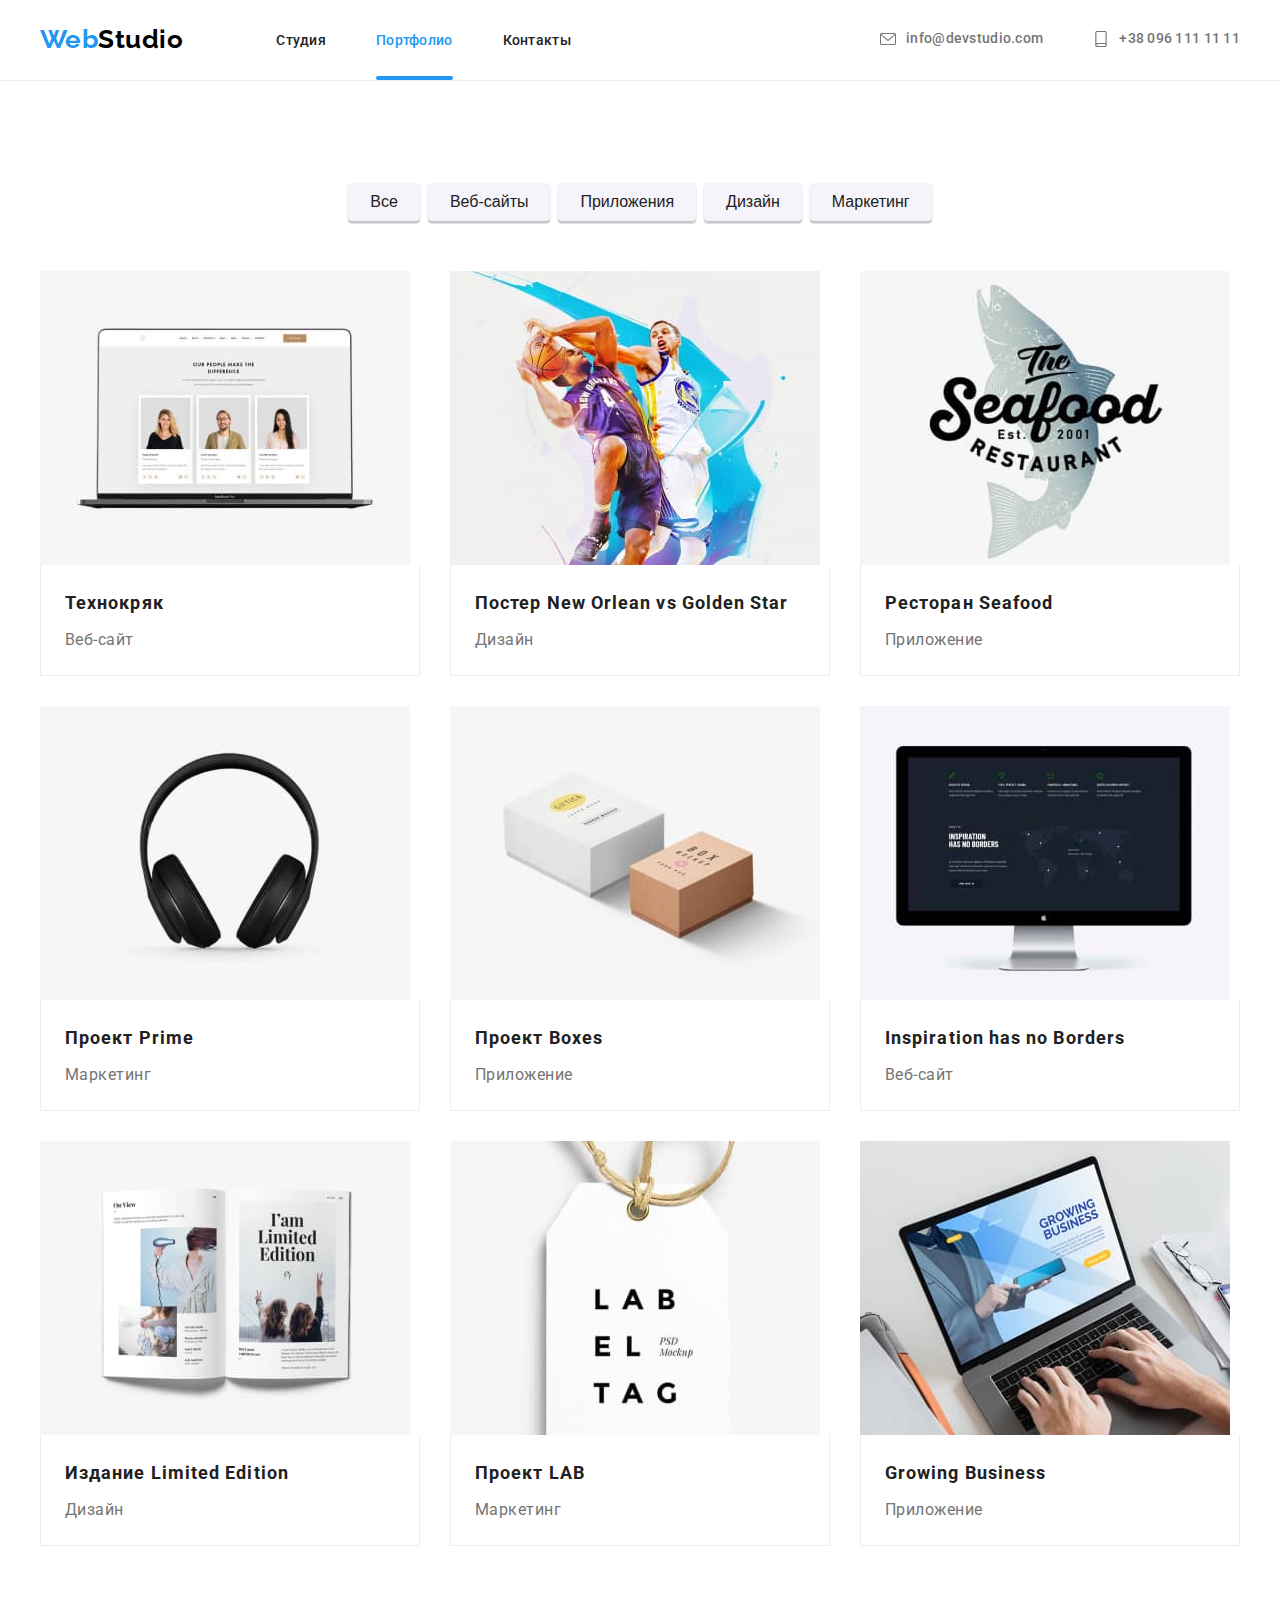
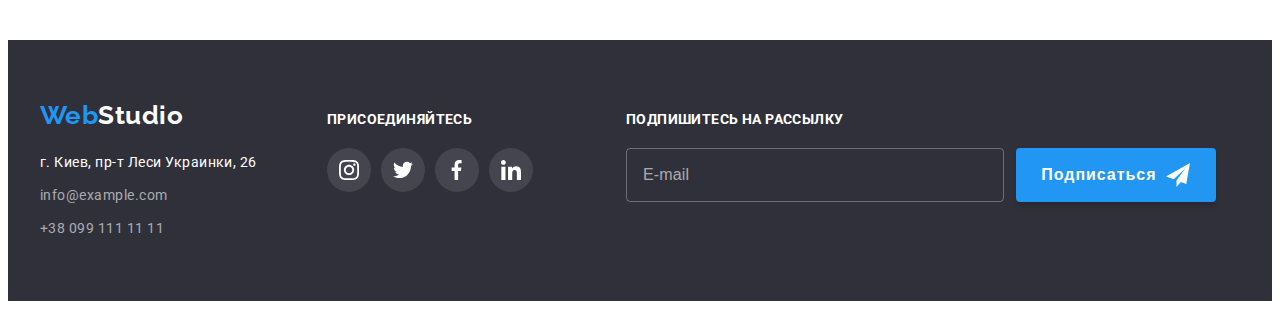
==== commit 52b42dd0: "Исправил портфолио" ====
--- a/portfolio.html
+++ b/portfolio.html
@@ -80,13 +80,14 @@
                         <button type="button" class="filter-btn">Маркетинг</button>
                     </li>
                 </ul>
-                <ul class="project-list">
-                    <li class="project">
-                        <a href="" class="project">
+                <ul class="projects">
+                    <li class="project-item">
+                        <a href="">
                             <div class="project-thumb">
                                 <img src="./images/techno.jpg" alt="ноутбук" width="370">
                                 <p class="project-overlay">
-                                    Технокряк это современная площадка распространения коронавируса. Компании используют эту платформу для цифрового
+                                    Технокряк это современная площадка распространения коронавируса. Компании используют эту платформу
+                                    для цифрового
                                     шпионажа и атак на защищённые сервера конкурентов.
                                 </p>
                             </div>
@@ -96,12 +97,13 @@
                             </div>
                         </a>
                     </li>
-                    <li class="project">
+                    <li class="project-item">
                         <a href="">
                             <div class="project-thumb">
                                 <img src="./images/neworlean.jpg" alt="Постер баскетбольной команды Нью Орлен" width="370">
                                 <p class="project-overlay">
-                                    Технокряк это современная площадка распространения коронавируса. Компании используют эту платформу для цифрового
+                                    Технокряк это современная площадка распространения коронавируса. Компании используют эту платформу
+                                    для цифрового
                                     шпионажа и атак на защищённые сервера конкурентов.
                                 </p>
                             </div>
@@ -111,12 +113,13 @@
                             </div>
                         </a>
                     </li>
-                    <li class="project">
+                    <li class="project-item">
                         <a href="">
                             <div class="project-thumb">
                                 <img src="./images/seafood.jpg" alt="Логотип ресторана Сеафуд" width="370">
                                 <p class="project-overlay">
-                                    Технокряк это современная площадка распространения коронавируса. Компании используют эту платформу для цифрового
+                                    Технокряк это современная площадка распространения коронавируса. Компании используют эту платформу
+                                    для цифрового
                                     шпионажа и атак на защищённые сервера конкурентов.
                                 </p>
                             </div>
@@ -126,12 +129,13 @@
                             </div>
                         </a>
                     </li>
-                    <li class="project">
+                    <li class="project-item">
                         <a href="">
                             <div class="project-thumb">
                                 <img src="./images/prime.jpg" alt="Наушники" width="370">
                                 <p class="project-overlay">
-                                    Технокряк это современная площадка распространения коронавируса. Компании используют эту платформу для цифрового
+                                    Технокряк это современная площадка распространения коронавируса. Компании используют эту платформу
+                                    для цифрового
                                     шпионажа и атак на защищённые сервера конкурентов.
                                 </p>
                             </div>
@@ -141,12 +145,13 @@
                             </div>
                         </a>
                     </li>
-                    <li class="project">
+                    <li class="project-item">
                         <a href="">
                             <div class="project-thumb">
                                 <img src="./images/boxes.jpg" alt="Проект коробки" width="370">
                                 <p class="project-overlay">
-                                    Технокряк это современная площадка распространения коронавируса. Компании используют эту платформу для цифрового
+                                    Технокряк это современная площадка распространения коронавируса. Компании используют эту платформу
+                                    для цифрового
                                     шпионажа и атак на защищённые сервера конкурентов.
                                 </p>
                             </div>
@@ -156,12 +161,13 @@
                             </div>
                         </a>
                     </li>
-                    <li class="project">
+                    <li class="project-item">
                         <a href="">
                             <div class="project-thumb">
                                 <img src="./images/borders.jpg" alt="Черный монитор" width="370">
                                 <p class="project-overlay">
-                                    Технокряк это современная площадка распространения коронавируса. Компании используют эту платформу для цифрового
+                                    Технокряк это современная площадка распространения коронавируса. Компании используют эту платформу
+                                    для цифрового
                                     шпионажа и атак на защищённые сервера конкурентов.
                                 </p>
                             </div>
@@ -171,12 +177,13 @@
                             </div>
                         </a>
                     </li>
-                    <li class="project">
+                    <li class="project-item">
                         <a href="">
                             <div class="project-thumb">
                                 <img src="./images/edition.jpg" alt="Каталог товаров" width="370">
                                 <p class="project-overlay">
-                                    Технокряк это современная площадка распространения коронавируса. Компании используют эту платформу для цифрового
+                                    Технокряк это современная площадка распространения коронавируса. Компании используют эту платформу
+                                    для цифрового
                                     шпионажа и атак на защищённые сервера конкурентов.
                                 </p>
                             </div>
@@ -186,12 +193,13 @@
                             </div>
                         </a>
                     </li>
-                    <li class="project">
+                    <li class="project-item">
                         <a href="">
                             <div class="project-thumb">
                                 <img src="./images/lab.jpg" alt="Бумажная бирка" width="370">
                                 <p class="project-overlay">
-                                    Технокряк это современная площадка распространения коронавируса. Компании используют эту платформу для цифрового
+                                    Технокряк это современная площадка распространения коронавируса. Компании используют эту платформу
+                                    для цифрового
                                     шпионажа и атак на защищённые сервера конкурентов.
                                 </p>
                             </div>
@@ -201,12 +209,13 @@
                             </div>
                         </a>
                     </li>
-                    <li class="project">
+                    <li class="project-item">
                         <a href="">
                             <div class="project-thumb">
                                 <img src="./images/business.jpg" alt="Набор текста на ноутбуке" width="370">
                                 <p class="project-overlay">
-                                    Технокряк это современная площадка распространения коронавируса. Компании используют эту платформу для цифрового
+                                    Технокряк это современная площадка распространения коронавируса. Компании используют эту платформу
+                                    для цифрового
                                     шпионажа и атак на защищённые сервера конкурентов.
                                 </p>
                             </div>
--- a/css/styles.css
+++ b/css/styles.css
@@ -813,12 +813,12 @@
 
 /* PROJECTS */
 
-.project-list {
+.projects {
   display: flex;
   flex-wrap: wrap;
 }
 
-.project {
+.project-item {
   width: calc((100% - 60px) / 3);
   margin-right: 30px;
   margin-bottom: 30px;
@@ -828,21 +828,21 @@
   transition: box-shadow 250ms cubic-bezier(0.4, 0, 0.2, 1);
 }
 
-.project:hover,
-.project:focus {
+.project-item:hover,
+.project-item:focus {
   box-shadow: 0px 1px 1px rgba(0, 0, 0, 0.12), 0px 4px 4px rgba(0, 0, 0, 0.06),
     1px 4px 6px rgba(0, 0, 0, 0.16);
 }
 
-.project:nth-child(3n) {
+.project-item:nth-child(3n) {
   margin-right: 0;
 }
 
-.project:nth-last-child(-n + 3) {
+.project-item:nth-last-child(-n + 3) {
   margin-bottom: 0;
 }
 
-.project img {
+.project-item img {
   display: block;
 }
 
@@ -868,7 +868,7 @@
   transition: transform 250ms cubic-bezier(0.4, 0, 0.2, 1);
 }
 
-.project:hover .project-overlay {
+.project-item:hover .project-overlay {
   transform: translateY(0);
 }
 
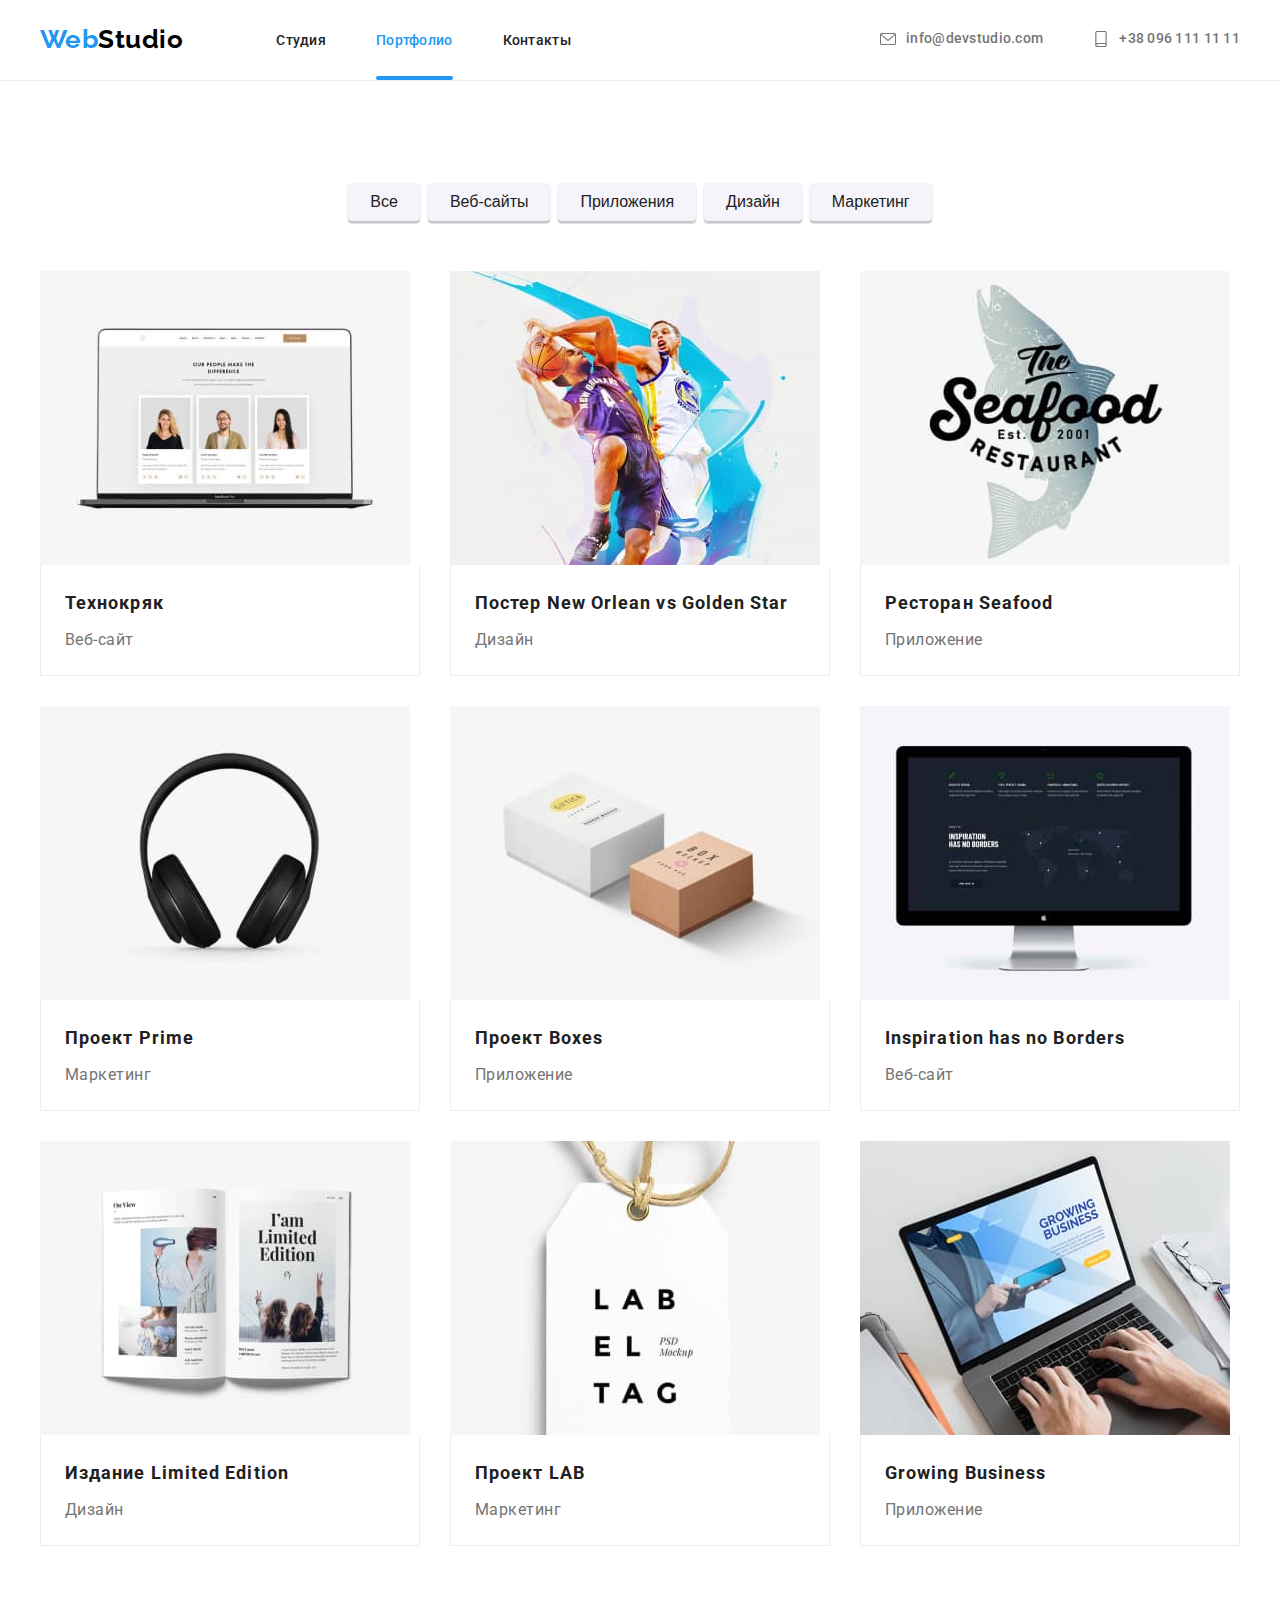
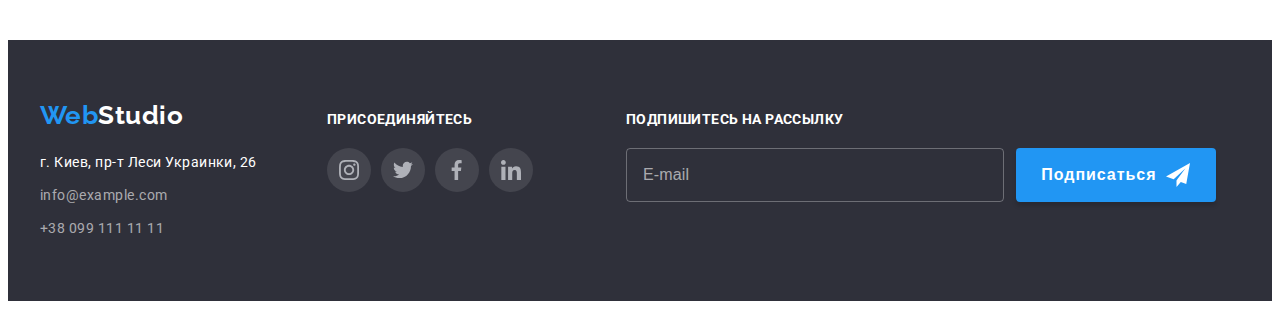
==== commit 1a8422f8: "Переделал по БЭМ блок networks" ====
--- a/portfolio.html
+++ b/portfolio.html
@@ -259,31 +259,31 @@
                 <h3 class="footer-title">
                     присоединяйтесь
                 </h3>
-                <ul class="social-networks">
-                    <li class="network">
-                        <a href="https://www.instagram.com/" target="_blank" rel="noreferrer noopener" class="network-link footer-link">
-                            <svg class="network-icon" width="20" height="20">
+                <ul class="networks">
+                    <li class="networks__item">
+                        <a href="https://www.instagram.com/" target="_blank" rel="noreferrer noopener" class="networks__link">
+                            <svg width="20" height="20">
                                 <use href="./images/icons.svg#instagram"></use>
                             </svg>
                         </a>
                     </li>
-                    <li class="network">
-                        <a href="https://twitter.com/" target="_blank" rel="noreferrer noopener" class="network-link footer-link">
-                            <svg class="network-icon" width="20" height="20">
+                    <li class="networks__item">
+                        <a href="https://twitter.com/" target="_blank" rel="noreferrer noopener" class="networks__link">
+                            <svg width="20" height="20">
                                 <use href="./images/icons.svg#twitter"></use>
                             </svg>
                         </a>
                     </li>
-                    <li class="network">
-                        <a href="https://www.facebook.com/" target="_blank" rel="noreferrer noopener" class="network-link footer-link">
-                            <svg class="network-icon" width="20" height="20">
+                    <li class="networks__item">
+                        <a href="https://www.facebook.com/" target="_blank" rel="noreferrer noopener" class="networks__link">
+                            <svg width="20" height="20">
                                 <use href="./images/icons.svg#facebook"></use>
                             </svg>
                         </a>
                     </li>
-                    <li class="network">
-                        <a href="https://www.linkedin.com/" target="_blank" rel="noreferrer noopener" class="network-link footer-link">
-                            <svg class="network-icon" width="20" height="20">
+                    <li class="networks__item">
+                        <a href="https://www.linkedin.com/" target="_blank" rel="noreferrer noopener" class="networks__link">
+                            <svg width="20" height="20">
                                 <use href="./images/icons.svg#linkedin"></use>
                             </svg>
                         </a>
--- a/css/styles.css
+++ b/css/styles.css
@@ -594,16 +594,16 @@
 
 /* SOCIAL NETWORKS */
 
-.social-networks {
+.networks {
   display: flex;
   justify-content: center;
 }
 
-.network:not(:last-child) {
+.networks__item:not(:last-child) {
   margin-right: 10px;
 }
 
-.network-link {
+.networks__link {
   display: flex;
   align-items: center;
   justify-content: center;
@@ -617,8 +617,8 @@
     background-color 250ms cubic-bezier(0.4, 0, 0.2, 1);
 }
 
-.network-link:hover,
-.network-link:focus {
+.networks__link:hover,
+.networks__link:focus {
   background: var(--accent-color);
   fill: var(--filter-color);
 }
@@ -856,6 +856,7 @@
   bottom: 0;
   left: 0;
   width: 100%;
+  height: 100%;
 
   font-size: 18px;
   line-height: 1.56;
